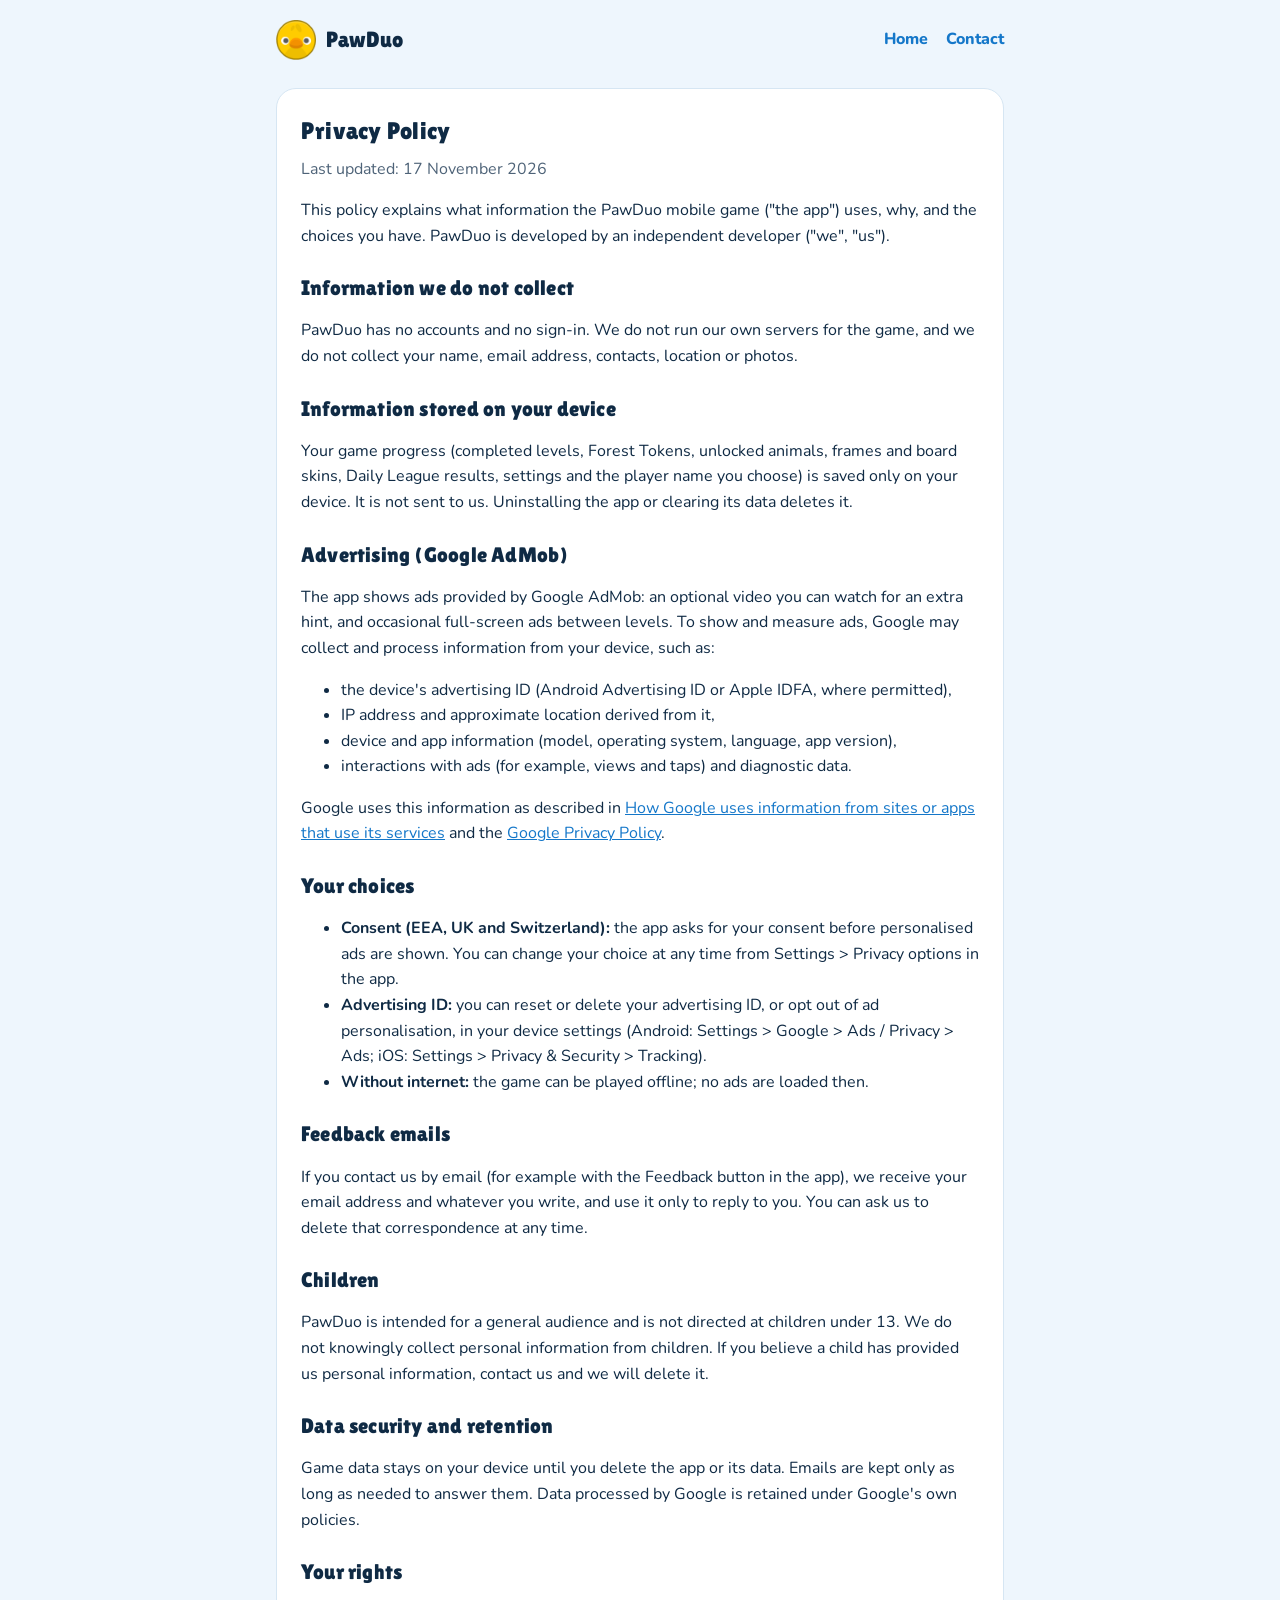
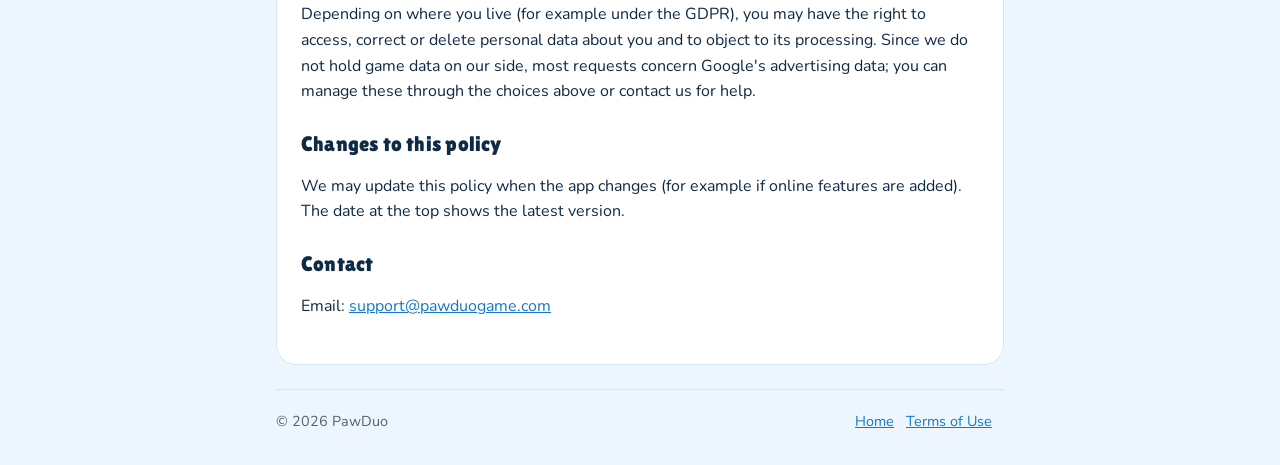
==== privacy.html @ 68215159 "Keep the round viewer and player buttons round on older iOS Safari Older Safari adds its own button " ====
<!doctype html>
<html lang="en">
<head>
  <meta charset="utf-8">
  <meta name="viewport" content="width=device-width, initial-scale=1">
  <title>Privacy Policy – PawDuo</title>
  <meta name="description" content="How the PawDuo app handles your data.">
  <link rel="icon" type="image/png" sizes="32x32" href="assets/favicon-32.png">
  <link rel="preconnect" href="https://fonts.googleapis.com">
  <link rel="preconnect" href="https://fonts.gstatic.com" crossorigin>
  <link rel="stylesheet" href="https://fonts.googleapis.com/css2?family=Lilita+One&family=Nunito:wght@500;700;800&display=swap">
  <link rel="stylesheet" href="style.css?v=7">
</head>
<body>
  <div class="wrap">
    <header class="site">
      <a class="brand" href="/"><img src="assets/icon.png" alt="" width="40" height="40">PawDuo</a>
      <nav><a href="/">Home</a><a href="#contact">Contact</a></nav>
    </header>

    <article class="doc">
      <h1>Privacy Policy</h1>
      <p class="updated">Last updated: 17 November 2026</p>

      <p>This policy explains what information the PawDuo mobile game ("the app") uses, why, and the choices you have.
        PawDuo is developed by an independent developer ("we", "us").</p>

      <h2>Information we do not collect</h2>
      <p>PawDuo has no accounts and no sign-in. We do not run our own servers for the game, and we do not collect your
        name, email address, contacts, location or photos.</p>

      <h2>Information stored on your device</h2>
      <p>Your game progress (completed levels, Forest Tokens, unlocked animals, frames and board skins, Daily League
        results, settings and the player name you choose) is saved only on your device. It is not sent to us. Uninstalling
        the app or clearing its data deletes it.</p>

      <h2>Advertising (Google AdMob)</h2>
      <p>The app shows ads provided by Google AdMob: an optional video you can watch for an extra hint, and occasional
        full-screen ads between levels. To show and measure ads, Google may collect and process information from your
        device, such as:</p>
      <ul>
        <li>the device's advertising ID (Android Advertising ID or Apple IDFA, where permitted),</li>
        <li>IP address and approximate location derived from it,</li>
        <li>device and app information (model, operating system, language, app version),</li>
        <li>interactions with ads (for example, views and taps) and diagnostic data.</li>
      </ul>
      <p>Google uses this information as described in
        <a href="https://policies.google.com/technologies/partner-sites" rel="noopener">How Google uses information from sites or apps that use its services</a>
        and the <a href="https://policies.google.com/privacy" rel="noopener">Google Privacy Policy</a>.</p>

      <h2>Your choices</h2>
      <ul>
        <li><strong>Consent (EEA, UK and Switzerland):</strong> the app asks for your consent before personalised ads are
          shown. You can change your choice at any time from Settings &gt; Privacy options in the app.</li>
        <li><strong>Advertising ID:</strong> you can reset or delete your advertising ID, or opt out of ad personalisation,
          in your device settings (Android: Settings &gt; Google &gt; Ads / Privacy &gt; Ads; iOS: Settings &gt; Privacy &amp; Security &gt; Tracking).</li>
        <li><strong>Without internet:</strong> the game can be played offline; no ads are loaded then.</li>
      </ul>

      <h2>Feedback emails</h2>
      <p>If you contact us by email (for example with the Feedback button in the app), we receive your email address and
        whatever you write, and use it only to reply to you. You can ask us to delete that correspondence at any time.</p>

      <h2>Children</h2>
      <p>PawDuo is intended for a general audience and is not directed at children under 13. We do not knowingly collect
        personal information from children. If you believe a child has provided us personal information, contact us and we
        will delete it.</p>

      <h2>Data security and retention</h2>
      <p>Game data stays on your device until you delete the app or its data. Emails are kept only as long as needed to
        answer them. Data processed by Google is retained under Google's own policies.</p>

      <h2>Your rights</h2>
      <p>Depending on where you live (for example under the GDPR), you may have the right to access, correct or delete
        personal data about you and to object to its processing. Since we do not hold game data on our side, most requests
        concern Google's advertising data; you can manage these through the choices above or contact us for help.</p>

      <h2>Changes to this policy</h2>
      <p>We may update this policy when the app changes (for example if online features are added). The date at the top
        shows the latest version.</p>

      <h2 id="contact">Contact</h2>
      <p>Email: <a href="mailto:support@pawduogame.com">support@pawduogame.com</a></p>
    </article>

    <footer class="site">
      <span>© 2026 PawDuo</span>
      <span><a href="/">Home</a><a href="terms.html">Terms of Use</a></span>
    </footer>
  </div>
</body>
</html>
---- style.css ----
/* PawDuo site. Colors follow the game: sky blue, sunny yellow, leaf green. */
:root {
  --bg: #eef6fd;
  --card: #ffffff;
  --text: #0f2a44;
  --muted: #4e6378;
  --line: #d6e6f3;
  --accent: #1477c9;
  --accent-soft: #dcefff;
  --blue-1: #3dbbff;
  --blue-2: #1576bf;
  --navy: #0b4f8f;
  --yellow: #ffd93a;
  --yellow-dark: #e0a800;
  --green: #4dc31b;
  --green-dark: #2e8a0c;
  --shadow: 0 10px 30px rgba(15, 42, 68, 0.12);
}

@media (prefers-color-scheme: dark) {
  :root {
    --bg: #0b1724;
    --card: #132436;
    --text: #e8f2fb;
    --muted: #9fb4c8;
    --line: #22384f;
    --accent: #6cc4ff;
    --accent-soft: #17324b;
    --shadow: 0 10px 30px rgba(0, 0, 0, 0.35);
  }
}

* { box-sizing: border-box; }

html { scroll-behavior: smooth; }

body {
  margin: 0;
  background: var(--bg);
  color: var(--text);
  font-family: "Nunito", system-ui, -apple-system, "Segoe UI", Roboto, sans-serif;
  line-height: 1.6;
  overflow-x: hidden;
}

a { color: var(--accent); }

.wrap { max-width: 760px; margin: 0 auto; padding: 0 16px; }
body.landing .wrap { max-width: 1120px; }

h1, h2, h3 { font-family: "Lilita One", "Nunito", system-ui, sans-serif; font-weight: 400; letter-spacing: 0.01em; line-height: 1.15; }

/* ---------- Header ---------- */
header.site {
  padding: 20px 0;
  display: flex;
  align-items: center;
  justify-content: space-between;
  gap: 12px;
  flex-wrap: wrap;
}

header.site .brand {
  display: flex;
  align-items: center;
  gap: 10px;
  font-family: "Lilita One", system-ui, sans-serif;
  font-size: 1.4rem;
  color: var(--text);
  text-decoration: none;
}

header.site .brand img { width: 40px; height: 40px; }

header.site nav { display: flex; flex-wrap: wrap; gap: 4px 18px; }
header.site nav a { text-decoration: none; font-weight: 800; }

/* ---------- Hero ---------- */
.hero {
  position: relative;
  color: #fff;
  background: linear-gradient(160deg, var(--blue-1) 0%, #229ae8 45%, var(--blue-2) 100%);
  padding-bottom: 72px;
  overflow: hidden;
}

/* Rounded tile pattern, like the board behind the game's menus. */
.hero .tiles {
  position: absolute;
  inset: 0;
  background-image: url("data:image/svg+xml,%3Csvg xmlns='http://www.w3.org/2000/svg' width='96' height='96'%3E%3Crect x='10' y='10' width='76' height='76' rx='16' fill='none' stroke='white' stroke-opacity='0.12' stroke-width='5'/%3E%3C/svg%3E");
  pointer-events: none;
}

.hero::after {
  content: "";
  position: absolute;
  left: 0; right: 0; bottom: -1px;
  height: 56px;
  background: var(--bg);
  clip-path: ellipse(75% 100% at 50% 100%);
}

.hero .wrap { position: relative; z-index: 1; }
.hero header.site .brand, .hero header.site nav a { color: #fff; }
.hero header.site nav a:hover { color: var(--yellow); }

.hero-grid {
  display: grid;
  grid-template-columns: 1.15fr 0.85fr;
  gap: 40px;
  align-items: center;
  padding-top: 24px;
}

.eyebrow {
  display: inline-block;
  margin: 0 0 8px;
  padding: 4px 14px;
  border-radius: 999px;
  background: rgba(255, 255, 255, 0.18);
  font-weight: 800;
  font-size: 0.95rem;
}

.wordmark {
  margin: 0;
  font-size: clamp(3.6rem, 9vw, 6.4rem);
  line-height: 1;
  letter-spacing: 0.02em;
  -webkit-text-stroke: 4px #0b1b2c;
  paint-order: stroke fill;
  text-shadow: 0 6px 0 #0b1b2c;
}
.wordmark .paw { color: #0b5ea8; }
.wordmark .duo { color: #c3e6fb; }

.tagline {
  margin: 18px 0 10px;
  font-family: "Lilita One", system-ui, sans-serif;
  font-size: clamp(1.4rem, 3vw, 1.9rem);
  line-height: 1.2;
}

.lead { margin: 0; max-width: 520px; font-size: 1.12rem; color: rgba(255, 255, 255, 0.92); }

.cta-row { display: flex; flex-wrap: wrap; align-items: center; gap: 14px; margin-top: 28px; }

.btn {
  display: inline-block;
  padding: 12px 24px;
  border-radius: 14px;
  font-family: "Lilita One", system-ui, sans-serif;
  font-size: 1.15rem;
  text-decoration: none;
  color: #fff;
  border: 3px solid #0b1b2c;
  transition: transform 0.12s ease;
}
.btn:hover { transform: translateY(-2px); }
.btn:active { transform: translateY(2px); }
.btn-green { background: var(--green); box-shadow: 0 5px 0 var(--green-dark), 0 5px 0 3px #0b1b2c; text-shadow: 0 2px 0 rgba(0, 0, 0, 0.35); }
.btn-yellow { background: var(--yellow); color: #3a2a00; box-shadow: 0 5px 0 var(--yellow-dark), 0 5px 0 3px #0b1b2c; }

.pill {
  display: inline-block;
  padding: 8px 16px;
  border-radius: 999px;
  background: rgba(11, 27, 44, 0.25);
  font-weight: 800;
}

.hero-phone { display: flex; justify-content: center; scroll-margin-top: 24px; }

.phone {
  position: relative;
  width: min(300px, 78vw);
  aspect-ratio: 1080 / 2340;
  border-radius: 40px;
  padding: 10px;
  background: #0b1b2c;
  box-shadow: 0 30px 60px rgba(4, 30, 60, 0.45), inset 0 0 0 2px rgba(255, 255, 255, 0.08);
  transform: rotate(2deg);
}
.phone video {
  display: block;
  width: 100%;
  height: 100%;
  object-fit: cover;
  border-radius: 31px;
  background: #1576bf;
}

/* ---------- Sections ---------- */
.section { padding: 64px 0; }

.section-head { max-width: 720px; margin: 0 auto 36px; text-align: center; }
.section-head h2 { margin: 0 0 12px; font-size: clamp(1.9rem, 4vw, 2.6rem); }
.section-head p { margin: 0; color: var(--muted); font-size: 1.08rem; }
.section-head .kicker {
  margin-bottom: 8px;
  color: var(--accent);
  font-weight: 800;
  text-transform: uppercase;
  letter-spacing: 0.12em;
  font-size: 0.85rem;
}

/* Rules */
.rules { display: grid; grid-template-columns: repeat(3, 1fr); gap: 20px; }

.rule, .feature, .card {
  background: var(--card);
  border: 1px solid var(--line);
  border-radius: 22px;
  padding: 24px;
  box-shadow: var(--shadow);
}
.rule { text-align: center; }
.rule h3, .feature h3 { margin: 16px 0 6px; font-size: 1.35rem; }
.rule p, .feature p { margin: 0; color: var(--muted); }

/* Rule examples drawn with the game's chick (a) and chicken (b); icons shrink to fit narrow cards. */
.mini { display: flex; justify-content: center; gap: 6px; min-height: 112px; align-items: center; }
.mini.stack { flex-direction: column; align-items: stretch; }
.mini.stack span { display: flex; justify-content: center; gap: 6px; }
.mini i {
  flex: 0 1 46px;
  min-width: 0;
  aspect-ratio: 1;
  background: center / contain no-repeat;
  filter: drop-shadow(0 2px 0 rgba(11, 27, 44, 0.35));
}
.mini i.a { background-image: url("assets/Pairs/chick.png"); }
.mini i.b { background-image: url("assets/Pairs/chicken.png"); }
.mini i.bad { border-radius: 50%; outline: 3px solid #ff4d4d; outline-offset: 2px; }

/* Features */
.features { background: linear-gradient(180deg, transparent, var(--accent-soft) 40%, transparent); }
.feature-grid { display: grid; grid-template-columns: repeat(3, 1fr); gap: 20px; }

.ico {
  display: inline-grid;
  place-items: center;
  width: 54px; height: 54px;
  border-radius: 16px;
  border: 3px solid #0b1b2c;
  box-shadow: 0 4px 0 #0b1b2c;
}
.ico svg { width: 28px; height: 28px; fill: none; stroke: #0b1b2c; stroke-width: 2; stroke-linecap: round; stroke-linejoin: round; }
.ico-blue { background: #5cc8ff; }
.ico-yellow { background: var(--yellow); }
.ico-green { background: #7bdc4a; }
.ico-orange { background: #ff9d3c; }
.ico-purple { background: #b98bff; }
.ico-red { background: #ff7a7a; }

.facts { list-style: none; display: flex; flex-wrap: wrap; justify-content: center; gap: 10px; padding: 0; margin: 32px 0 0; }
.facts li {
  padding: 8px 16px;
  border-radius: 999px;
  background: var(--card);
  border: 1px solid var(--line);
  font-weight: 800;
}
.facts li::before { content: "✓ "; color: var(--green); }

/* Screenshot carousel */
.carousel { position: relative; max-width: 1240px; margin: 0 auto; }
.track {
  list-style: none;
  margin: 0;
  padding: 8px 16px 24px;
  display: flex;
  gap: 20px;
  overflow-x: auto;
  scroll-snap-type: x mandatory;
  scroll-padding: 0 16px;
  scrollbar-width: thin;
}
.track li { flex: 0 0 auto; width: clamp(180px, 22vw, 240px); scroll-snap-align: start; text-align: center; }
.track li span { display: block; margin-top: 10px; font-weight: 800; }

.shot {
  display: block;
  width: 100%;
  padding: 6px;
  border: 0;
  border-radius: 26px;
  background: #0b1b2c;
  cursor: zoom-in;
  box-shadow: var(--shadow);
  transition: transform 0.15s ease;
}
.shot:hover { transform: translateY(-4px); }
.shot img { display: block; width: 100%; height: auto; border-radius: 20px; }

.nav-btn {
  position: absolute;
  top: calc(50% - 30px);
  z-index: 2;
  width: 48px; height: 48px;
  border-radius: 50%;
  border: 3px solid #0b1b2c;
  background: var(--yellow);
  color: #0b1b2c;
  font-size: 1.8rem;
  line-height: 1;
  cursor: pointer;
  box-shadow: 0 4px 0 #0b1b2c;
}
.nav-btn.prev { left: 8px; }
.nav-btn.next { right: 8px; }

/* Screenshot viewer */
.viewer {
  border: 0;
  padding: 0;
  background: transparent;
  max-width: 100vw;
  max-height: 100vh;
  overflow: visible;
}
.viewer::backdrop { background: rgba(5, 15, 28, 0.85); }
.viewer img { display: block; max-height: 88vh; max-width: 88vw; border-radius: 24px; }
.viewer button {
  position: absolute;
  width: 48px; height: 48px;
  border-radius: 50%;
  border: 3px solid #0b1b2c;
  background: var(--yellow);
  color: #0b1b2c;
  font-size: 1.8rem;
  line-height: 1;
  cursor: pointer;
}
.v-close { top: -18px; right: -18px; }

/* Full-screen gameplay player */
.player {
  width: 100vw; height: 100vh;
  max-width: 100vw; max-height: 100vh;
  margin: 0;
  padding: 0;
  border: 0;
  background: rgba(5, 15, 28, 0.94);
}
.player[open] { display: flex; align-items: center; justify-content: center; }
.player::backdrop { background: rgba(5, 15, 28, 0.94); }
.player video {
  display: block;
  height: 94vh;
  max-width: 94vw;
  aspect-ratio: 1080 / 2340;
  object-fit: contain;
  border-radius: 24px;
  background: #000;
}
.player .v-close {
  position: fixed;
  top: 16px; right: 16px;
  z-index: 1;
  width: 48px; height: 48px;
  border-radius: 50%;
  border: 3px solid #0b1b2c;
  background: var(--yellow);
  color: #0b1b2c;
  font-size: 1.8rem;
  line-height: 1;
  cursor: pointer;
}
@media (max-width: 600px) {
  .player video { height: 100vh; max-width: 100vw; border-radius: 0; }
}
.v-prev { left: -64px; top: calc(50% - 24px); }
.v-next { right: -64px; top: calc(50% - 24px); }

/* Closing call to action */
.closing-card {
  text-align: center;
  color: #fff;
  background: linear-gradient(160deg, var(--blue-1), var(--blue-2));
  border-radius: 28px;
  padding: 44px 24px;
  box-shadow: var(--shadow);
}
.closing-card img { filter: drop-shadow(0 6px 0 rgba(11, 27, 44, 0.35)); }
.closing-card h2 { margin: 14px 0 8px; font-size: clamp(1.8rem, 4vw, 2.4rem); }
.closing-card p { margin: 0 auto 24px; max-width: 520px; color: rgba(255, 255, 255, 0.92); }
.closing-card .btn { overflow-wrap: anywhere; }

/* Round yellow buttons: older iOS Safari adds its own button padding and stretches them into ovals with the
   symbol off-center, so the size and centering are pinned here. */
.nav-btn, .viewer button, .player .v-close {
  -webkit-appearance: none;
  appearance: none;
  box-sizing: border-box;
  display: flex;
  align-items: center;
  justify-content: center;
  padding: 0;
  margin: 0;
  width: 48px; min-width: 48px; max-width: 48px;
  height: 48px; min-height: 48px; max-height: 48px;
  flex: 0 0 48px;
  border-radius: 50%;
  font-family: Arial, Helvetica, sans-serif;
  font-weight: 700;
  font-size: 30px;
  line-height: 48px;
  text-align: center;
  -webkit-tap-highlight-color: transparent;
}

/* ---------- Doc pages (privacy, terms) ---------- */
.badge {
  display: inline-block;
  background: var(--accent-soft);
  color: var(--accent);
  border-radius: 999px;
  padding: 4px 12px;
  font-weight: 700;
  font-size: 0.9rem;
  margin-top: 18px;
}

article.doc {
  background: var(--card);
  border: 1px solid var(--line);
  border-radius: 20px;
  padding: 28px 24px;
  margin: 8px 0 24px;
}
article.doc h1 { margin-top: 0; }
article.doc h2 { margin-top: 28px; font-size: 1.3rem; }
article.doc .updated { color: var(--muted); margin-top: -8px; }

/* ---------- Footer ---------- */
footer.site {
  border-top: 1px solid var(--line);
  padding: 20px 0 32px;
  color: var(--muted);
  font-size: 0.9rem;
  display: flex;
  flex-wrap: wrap;
  gap: 8px 16px;
  justify-content: space-between;
}
footer.site a { margin-right: 12px; }

/* ---------- Small screens ---------- */
@media (max-width: 900px) {
  .hero-grid { grid-template-columns: 1fr; text-align: center; }
  .lead { margin: 0 auto; }
  .cta-row { justify-content: center; }
  .rules, .feature-grid { grid-template-columns: 1fr 1fr; }
  .rules .rule:last-child { grid-column: 1 / -1; }
  .v-prev { left: 8px; }
  .v-next { right: 8px; }
  .v-close { top: 8px; right: 8px; }
}

@media (max-width: 600px) {
  .rules, .feature-grid { grid-template-columns: 1fr; }
  .nav-btn { display: none; }
  .wordmark { -webkit-text-stroke-width: 3px; text-shadow: 0 4px 0 #0b1b2c; }
  .section { padding: 48px 0; }
  header.site { justify-content: center; }
  header.site nav { justify-content: center; gap: 4px 14px; }
}

@media (prefers-reduced-motion: reduce) {
  html { scroll-behavior: auto; }
  .btn, .shot { transition: none; }
}
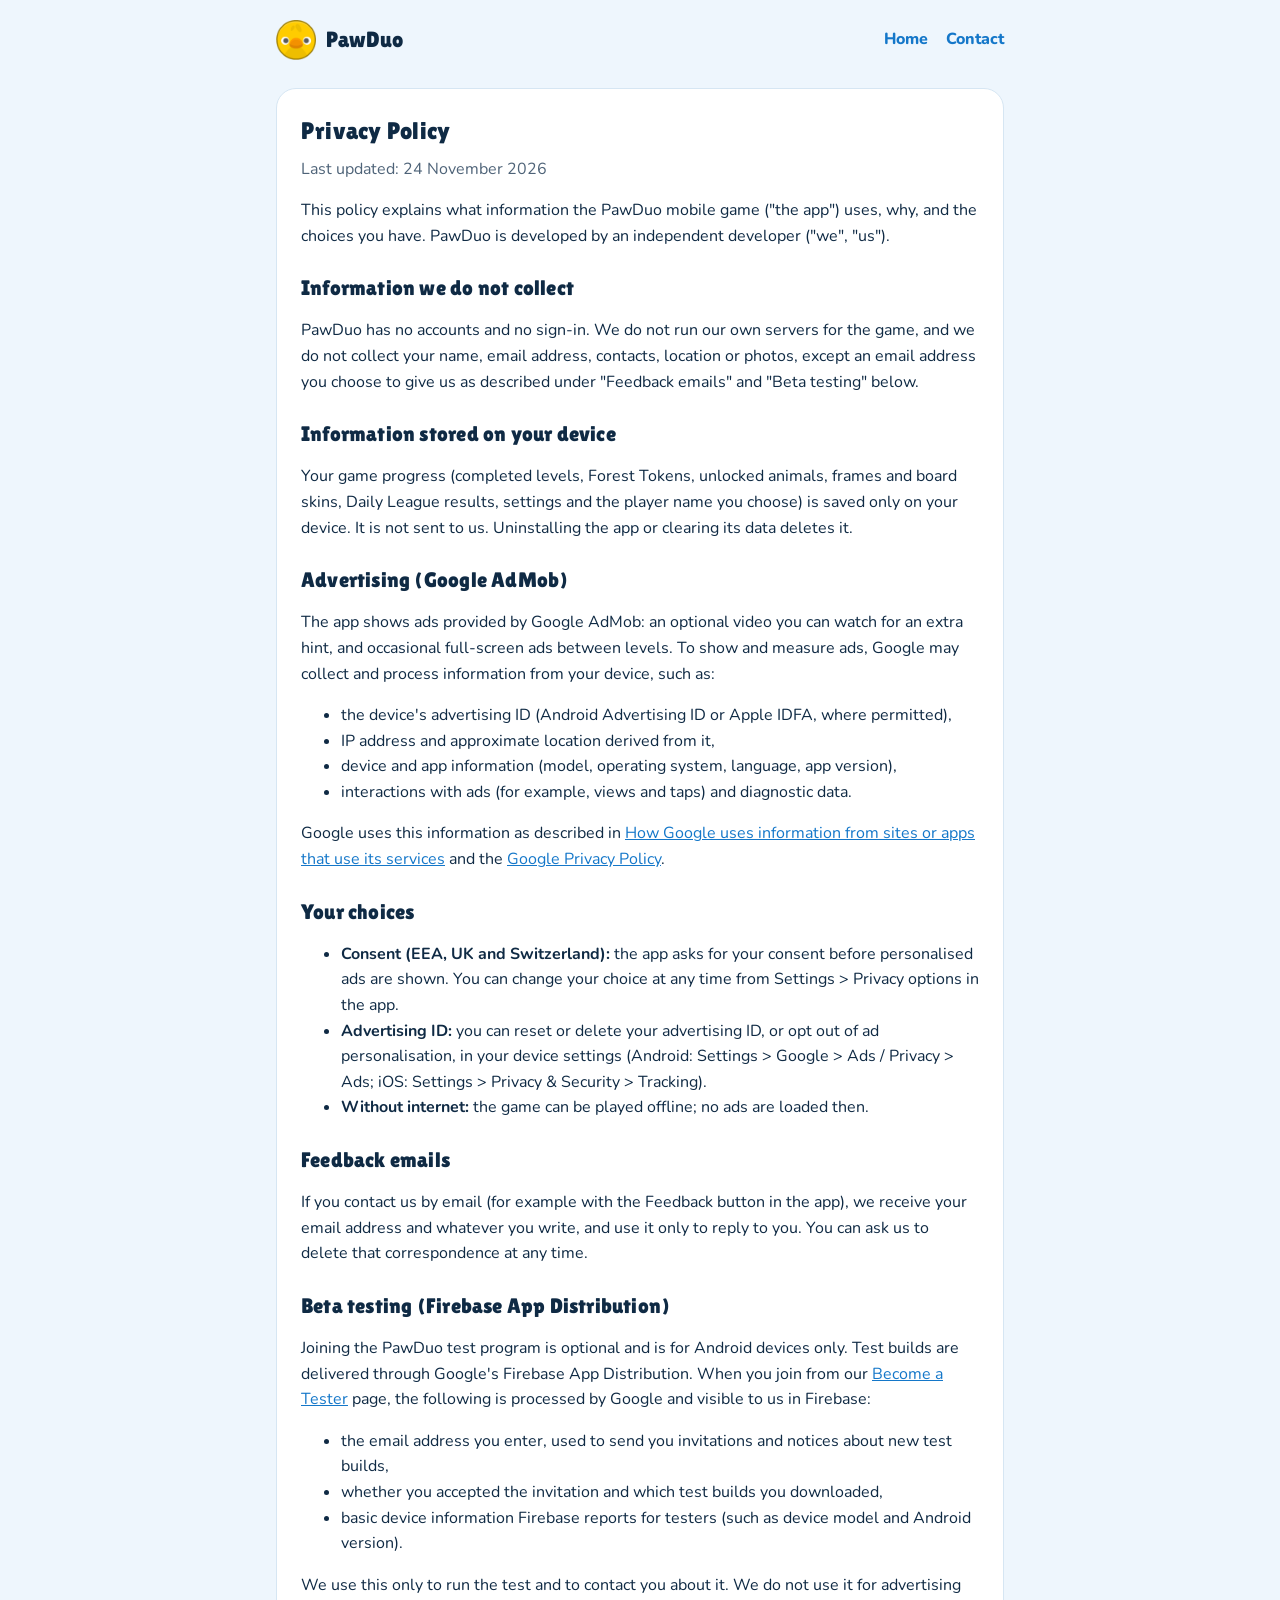
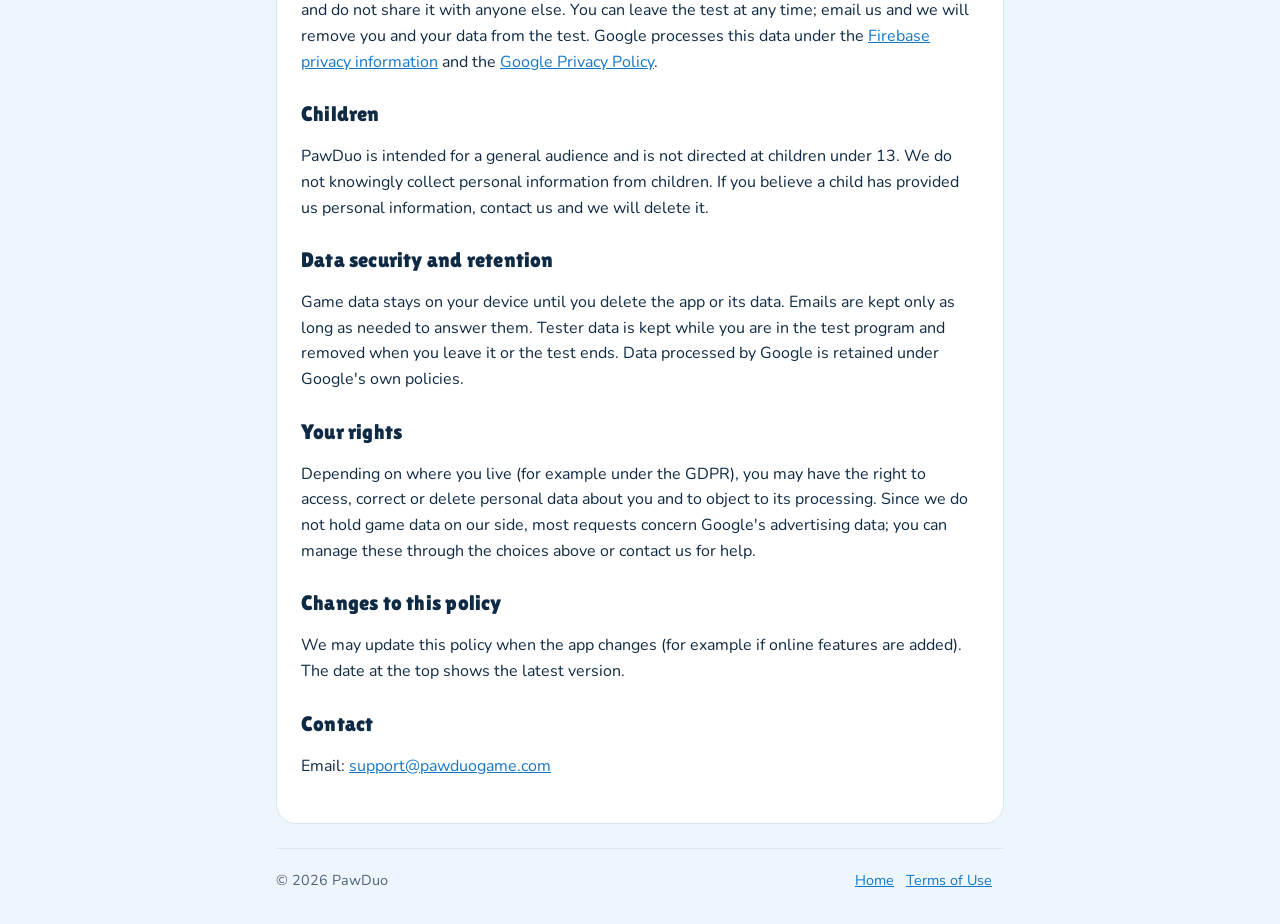
==== commit 90622dfc: "Make the tester page Android only and add beta testing to the privacy policy - Tester page says the " ====
--- a/privacy.html
+++ b/privacy.html
@@ -9,7 +9,7 @@
   <link rel="preconnect" href="https://fonts.googleapis.com">
   <link rel="preconnect" href="https://fonts.gstatic.com" crossorigin>
   <link rel="stylesheet" href="https://fonts.googleapis.com/css2?family=Lilita+One&family=Nunito:wght@500;700;800&display=swap">
-  <link rel="stylesheet" href="style.css?v=7">
+  <link rel="stylesheet" href="style.css?v=8">
 </head>
 <body>
   <div class="wrap">
@@ -20,14 +20,15 @@
 
     <article class="doc">
       <h1>Privacy Policy</h1>
-      <p class="updated">Last updated: 17 November 2026</p>
+      <p class="updated">Last updated: 24 November 2026</p>
 
       <p>This policy explains what information the PawDuo mobile game ("the app") uses, why, and the choices you have.
         PawDuo is developed by an independent developer ("we", "us").</p>
 
       <h2>Information we do not collect</h2>
       <p>PawDuo has no accounts and no sign-in. We do not run our own servers for the game, and we do not collect your
-        name, email address, contacts, location or photos.</p>
+        name, email address, contacts, location or photos, except an email address you choose to give us as described
+        under "Feedback emails" and "Beta testing" below.</p>
 
       <h2>Information stored on your device</h2>
       <p>Your game progress (completed levels, Forest Tokens, unlocked animals, frames and board skins, Daily League
@@ -61,6 +62,21 @@
       <p>If you contact us by email (for example with the Feedback button in the app), we receive your email address and
         whatever you write, and use it only to reply to you. You can ask us to delete that correspondence at any time.</p>
 
+      <h2>Beta testing (Firebase App Distribution)</h2>
+      <p>Joining the PawDuo test program is optional and is for Android devices only. Test builds are delivered through
+        Google's Firebase App Distribution. When you join from our <a href="tester.html">Become a Tester</a> page, the
+        following is processed by Google and visible to us in Firebase:</p>
+      <ul>
+        <li>the email address you enter, used to send you invitations and notices about new test builds,</li>
+        <li>whether you accepted the invitation and which test builds you downloaded,</li>
+        <li>basic device information Firebase reports for testers (such as device model and Android version).</li>
+      </ul>
+      <p>We use this only to run the test and to contact you about it. We do not use it for advertising and do not share
+        it with anyone else. You can leave the test at any time; email us and we will remove you and your data from the
+        test. Google processes this data under the
+        <a href="https://firebase.google.com/support/privacy" rel="noopener">Firebase privacy information</a> and the
+        <a href="https://policies.google.com/privacy" rel="noopener">Google Privacy Policy</a>.</p>
+
       <h2>Children</h2>
       <p>PawDuo is intended for a general audience and is not directed at children under 13. We do not knowingly collect
         personal information from children. If you believe a child has provided us personal information, contact us and we
@@ -68,7 +84,8 @@
 
       <h2>Data security and retention</h2>
       <p>Game data stays on your device until you delete the app or its data. Emails are kept only as long as needed to
-        answer them. Data processed by Google is retained under Google's own policies.</p>
+        answer them. Tester data is kept while you are in the test program and removed when you leave it or the test ends.
+        Data processed by Google is retained under Google's own policies.</p>
 
       <h2>Your rights</h2>
       <p>Depending on where you live (for example under the GDPR), you may have the right to access, correct or delete
--- a/style.css
+++ b/style.css
@@ -388,6 +388,7 @@
 .closing-card h2 { margin: 14px 0 8px; font-size: clamp(1.8rem, 4vw, 2.4rem); }
 .closing-card p { margin: 0 auto 24px; max-width: 520px; color: rgba(255, 255, 255, 0.92); }
 .closing-card .btn { overflow-wrap: anywhere; }
+.closing-actions { justify-content: center; margin-top: 0; }
 
 /* Round yellow buttons: older iOS Safari adds its own button padding and stretches them into ovals with the
    symbol off-center, so the size and centering are pinned here. */
@@ -412,6 +413,51 @@
   -webkit-tap-highlight-color: transparent;
 }
 
+/* ---------- Become a Tester page ---------- */
+.hero-short { padding-bottom: 88px; }
+.tester-hero { max-width: 640px; margin: 0 auto; padding-top: 16px; text-align: center; }
+.tester-hero .tester-icon { display: block; margin: 0 auto 12px; filter: drop-shadow(0 6px 0 rgba(11, 27, 44, 0.35)); }
+.tester-hero h1 {
+  margin: 4px 0 12px;
+  font-size: clamp(2.6rem, 7vw, 4.2rem);
+  line-height: 1.05;
+  -webkit-text-stroke: 3px #0b1b2c;
+  paint-order: stroke fill;
+  text-shadow: 0 5px 0 #0b1b2c;
+}
+.tester-hero .lead { margin: 0 auto; }
+.tester-hero .cta-row { justify-content: center; }
+.tester-hero .btn { font-size: 1.35rem; padding: 14px 34px; }
+.fineprint { margin: 18px 0 0; font-size: 0.95rem; color: rgba(255, 255, 255, 0.85); }
+
+.step-no {
+  display: inline-flex;
+  align-items: center;
+  justify-content: center;
+  width: 56px; height: 56px;
+  border-radius: 50%;
+  border: 3px solid #0b1b2c;
+  background: var(--yellow);
+  color: #0b1b2c;
+  font-family: "Lilita One", system-ui, sans-serif;
+  font-size: 1.7rem;
+  box-shadow: 0 4px 0 #0b1b2c;
+}
+
+.feature-grid.two { grid-template-columns: repeat(2, 1fr); }
+.tester-info { padding-top: 0; }
+@media (max-width: 600px) { .feature-grid.two { grid-template-columns: 1fr; } }
+.note { max-width: 720px; margin: 24px auto 0; text-align: center; color: var(--muted); font-size: 0.95rem; }
+
+.nav-cta {
+  padding: 4px 14px;
+  border-radius: 999px;
+  background: var(--yellow);
+  color: #0b1b2c !important;
+  border: 2px solid #0b1b2c;
+}
+.nav-cta:hover { color: #0b1b2c !important; filter: brightness(1.05); }
+
 /* ---------- Doc pages (privacy, terms) ---------- */
 .badge {
   display: inline-block;
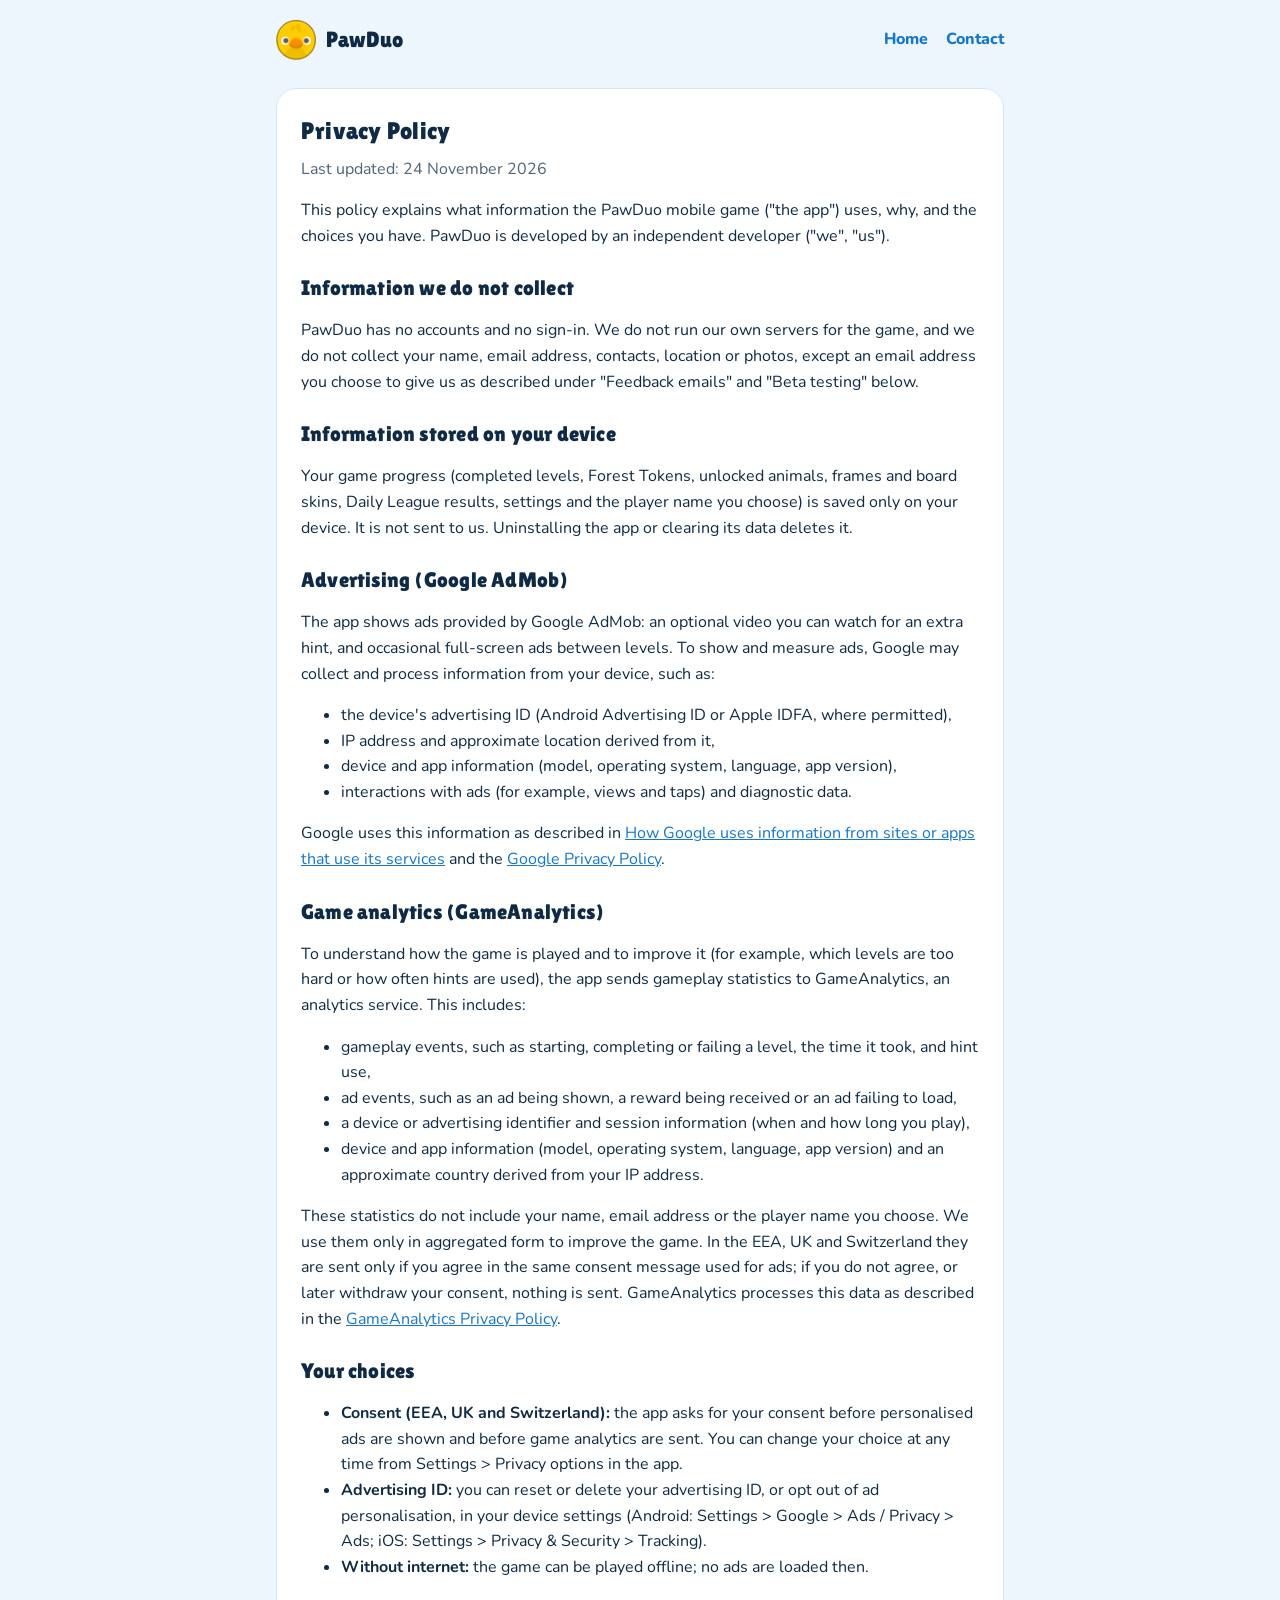
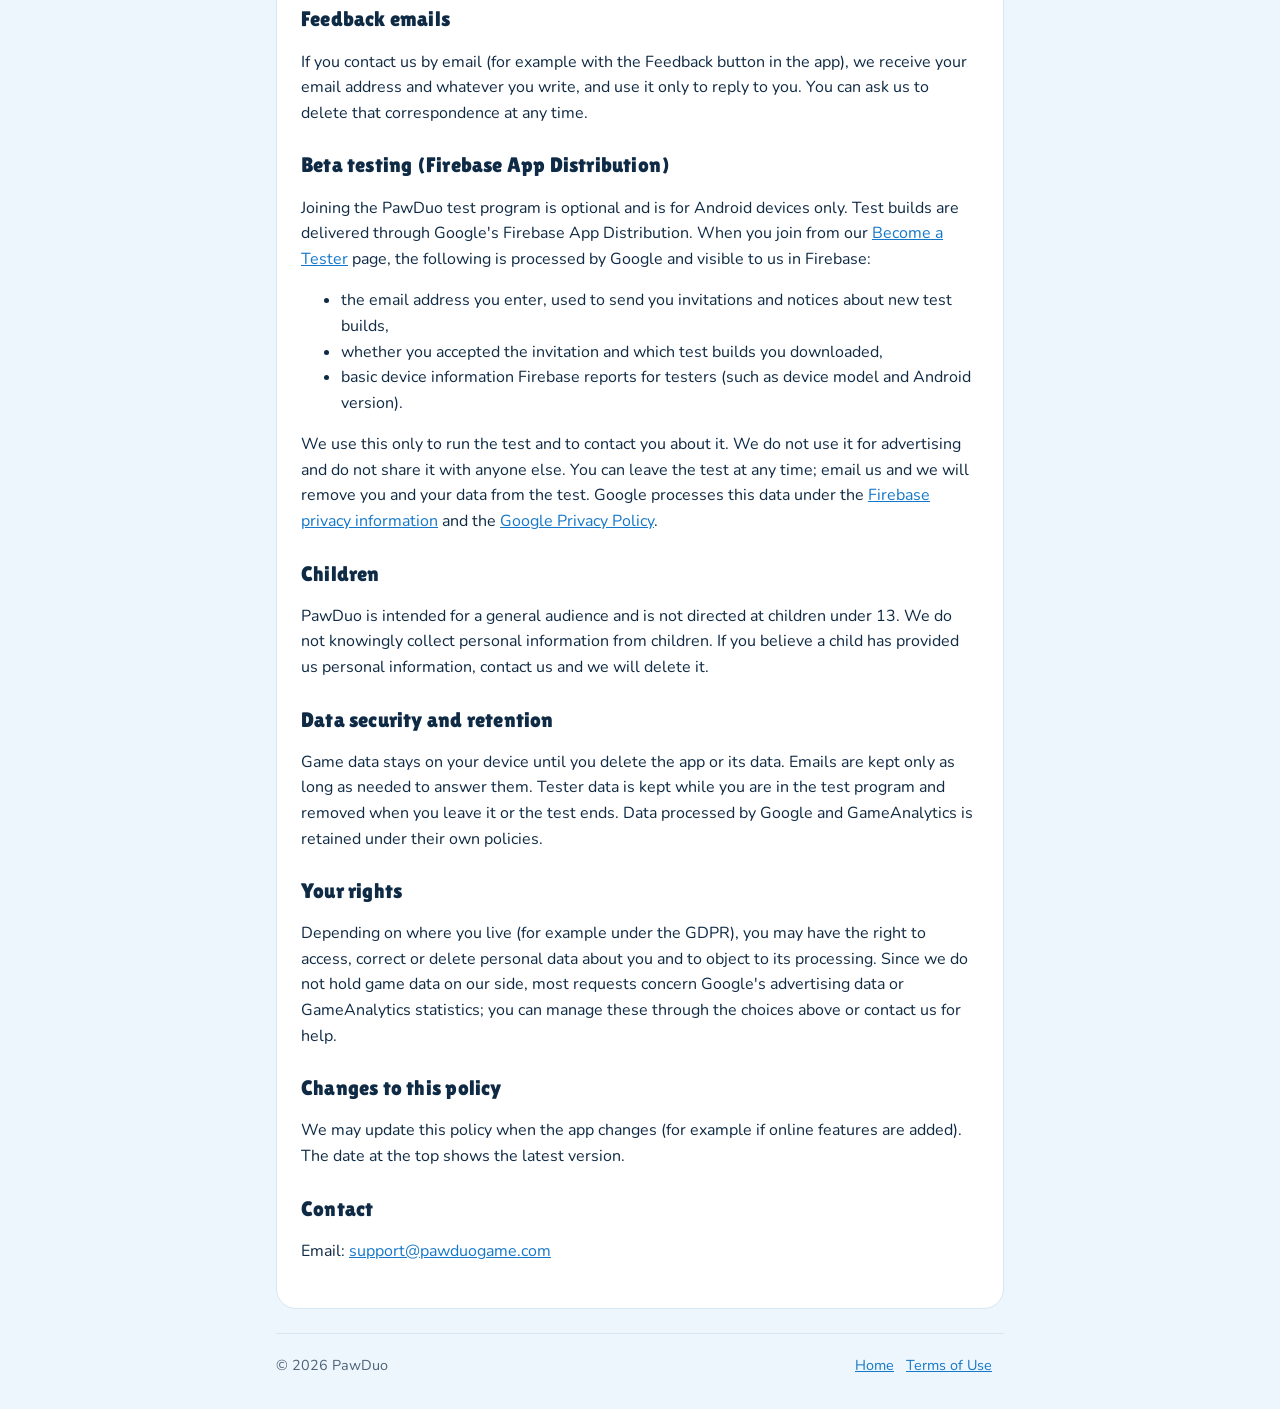
==== commit 963251ec: "Add GameAnalytics to the privacy policy Co-Authored-By: Claude Opus 5.5 <noreply@anthropic.com>" ====
--- a/privacy.html
+++ b/privacy.html
@@ -49,10 +49,27 @@
         <a href="https://policies.google.com/technologies/partner-sites" rel="noopener">How Google uses information from sites or apps that use its services</a>
         and the <a href="https://policies.google.com/privacy" rel="noopener">Google Privacy Policy</a>.</p>
 
+      <h2>Game analytics (GameAnalytics)</h2>
+      <p>To understand how the game is played and to improve it (for example, which levels are too hard or how often
+        hints are used), the app sends gameplay statistics to GameAnalytics, an analytics service. This includes:</p>
+      <ul>
+        <li>gameplay events, such as starting, completing or failing a level, the time it took, and hint use,</li>
+        <li>ad events, such as an ad being shown, a reward being received or an ad failing to load,</li>
+        <li>a device or advertising identifier and session information (when and how long you play),</li>
+        <li>device and app information (model, operating system, language, app version) and an approximate country
+          derived from your IP address.</li>
+      </ul>
+      <p>These statistics do not include your name, email address or the player name you choose. We use them only in
+        aggregated form to improve the game. In the EEA, UK and Switzerland they are sent only if you agree in the same
+        consent message used for ads; if you do not agree, or later withdraw your consent, nothing is sent. GameAnalytics
+        processes this data as described in the
+        <a href="https://gameanalytics.com/privacy" rel="noopener">GameAnalytics Privacy Policy</a>.</p>
+
       <h2>Your choices</h2>
       <ul>
         <li><strong>Consent (EEA, UK and Switzerland):</strong> the app asks for your consent before personalised ads are
-          shown. You can change your choice at any time from Settings &gt; Privacy options in the app.</li>
+          shown and before game analytics are sent. You can change your choice at any time from Settings &gt; Privacy
+          options in the app.</li>
         <li><strong>Advertising ID:</strong> you can reset or delete your advertising ID, or opt out of ad personalisation,
           in your device settings (Android: Settings &gt; Google &gt; Ads / Privacy &gt; Ads; iOS: Settings &gt; Privacy &amp; Security &gt; Tracking).</li>
         <li><strong>Without internet:</strong> the game can be played offline; no ads are loaded then.</li>
@@ -85,12 +102,12 @@
       <h2>Data security and retention</h2>
       <p>Game data stays on your device until you delete the app or its data. Emails are kept only as long as needed to
         answer them. Tester data is kept while you are in the test program and removed when you leave it or the test ends.
-        Data processed by Google is retained under Google's own policies.</p>
+        Data processed by Google and GameAnalytics is retained under their own policies.</p>
 
       <h2>Your rights</h2>
       <p>Depending on where you live (for example under the GDPR), you may have the right to access, correct or delete
         personal data about you and to object to its processing. Since we do not hold game data on our side, most requests
-        concern Google's advertising data; you can manage these through the choices above or contact us for help.</p>
+        concern Google's advertising data or GameAnalytics statistics; you can manage these through the choices above or contact us for help.</p>
 
       <h2>Changes to this policy</h2>
       <p>We may update this policy when the app changes (for example if online features are added). The date at the top
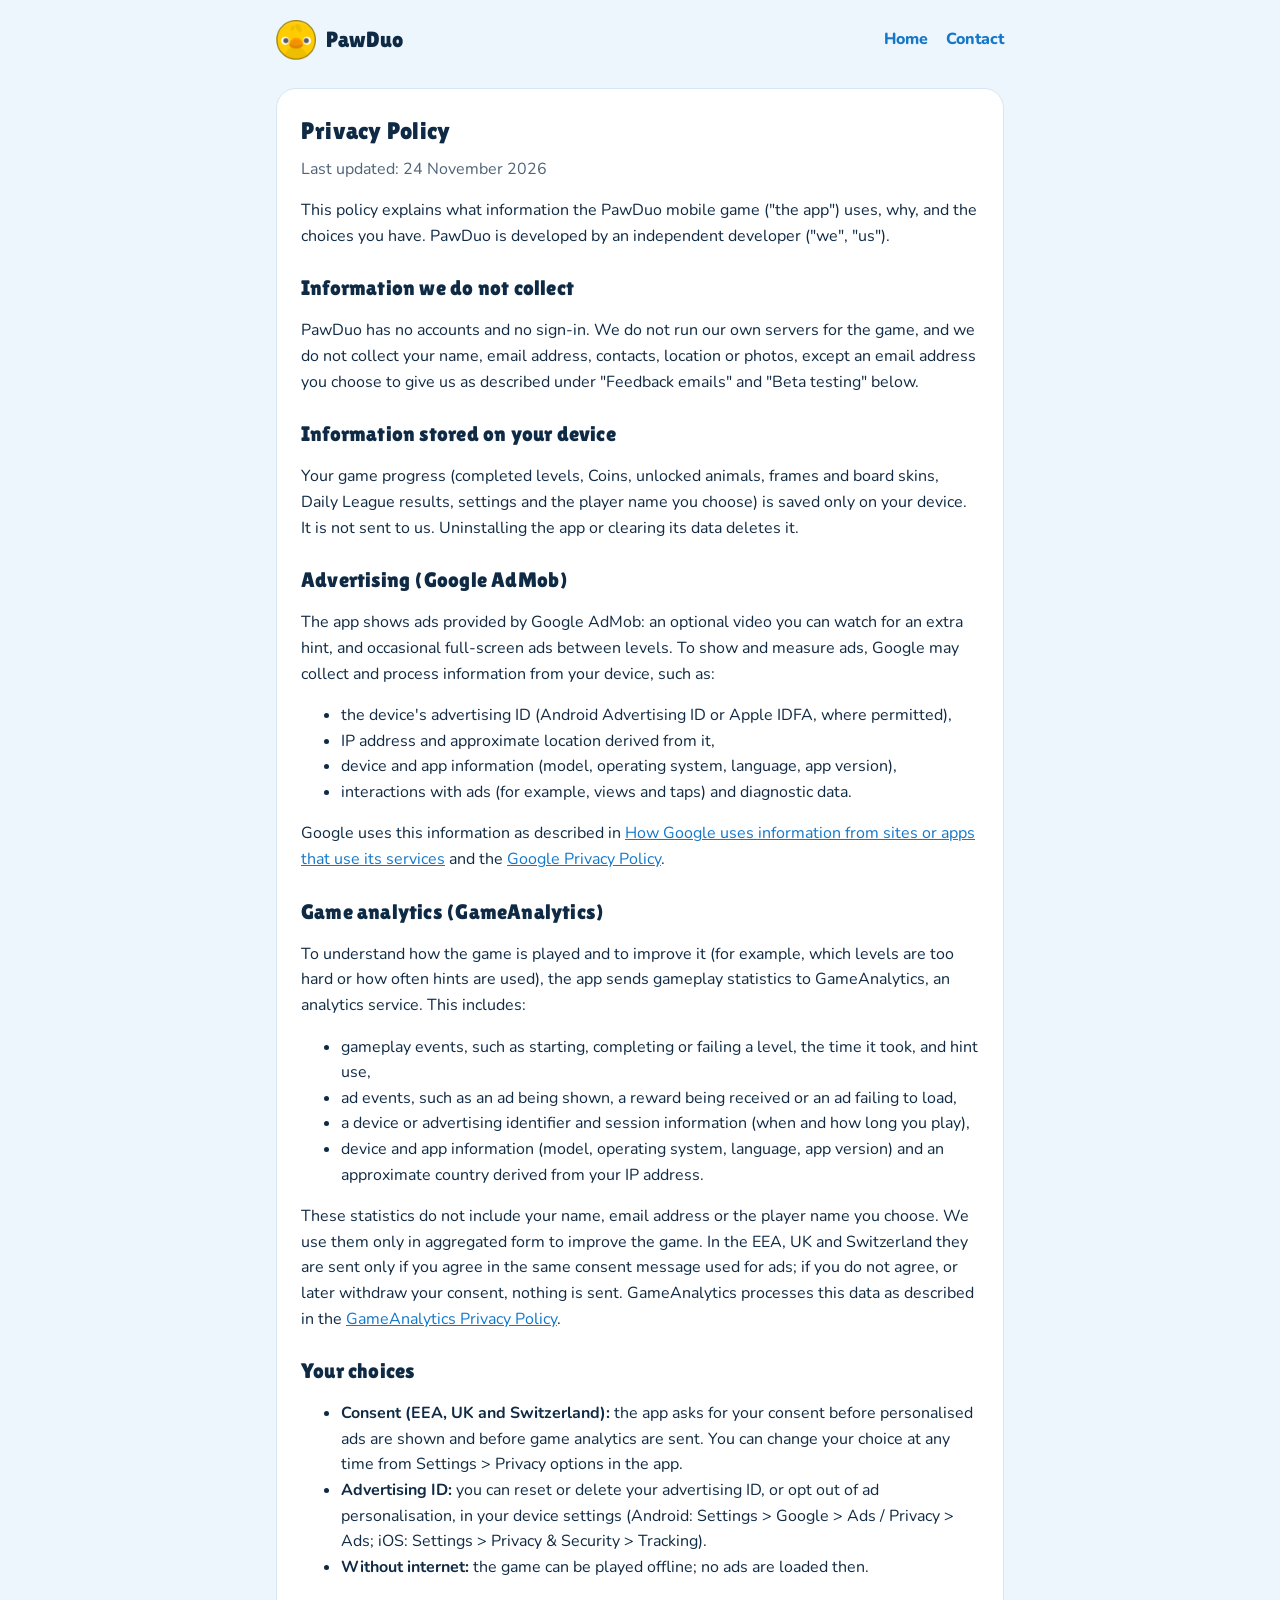
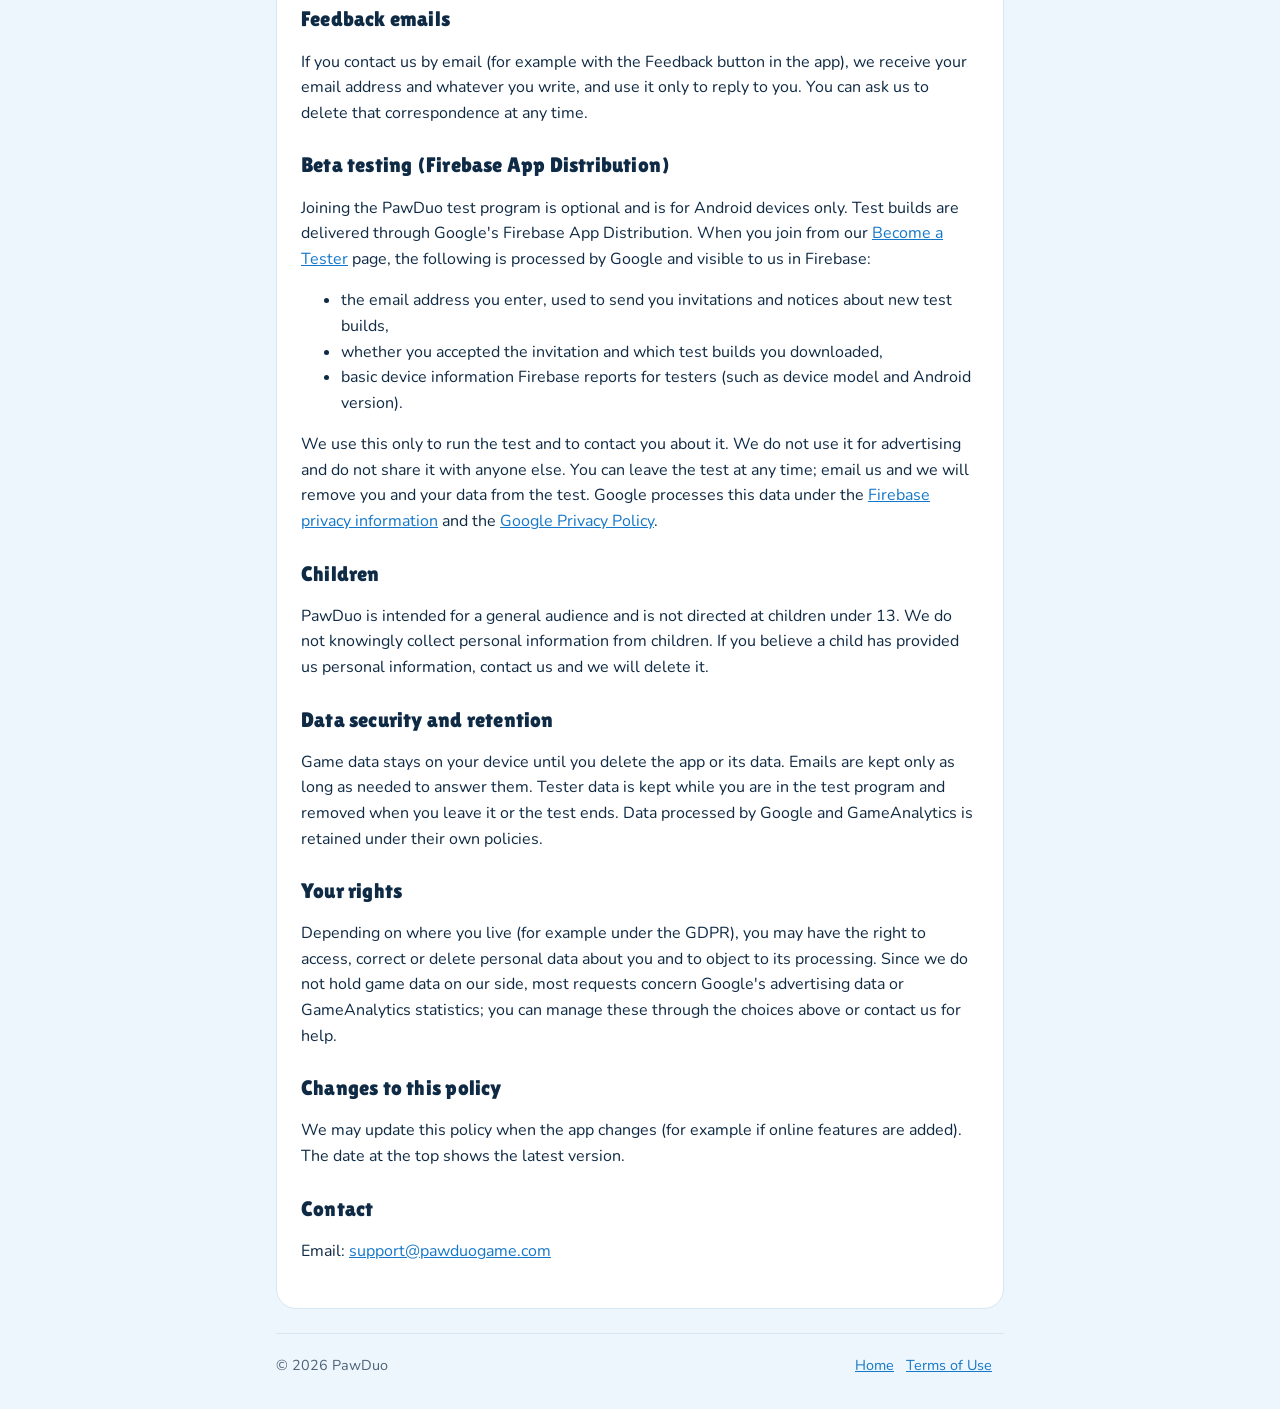
==== commit 9c77230c: "Rename Forest Tokens to Coins Co-Authored-By: Claude Opus 5.5 <noreply@anthropic.com>" ====
--- a/privacy.html
+++ b/privacy.html
@@ -31,7 +31,7 @@
         under "Feedback emails" and "Beta testing" below.</p>
 
       <h2>Information stored on your device</h2>
-      <p>Your game progress (completed levels, Forest Tokens, unlocked animals, frames and board skins, Daily League
+      <p>Your game progress (completed levels, Coins, unlocked animals, frames and board skins, Daily League
         results, settings and the player name you choose) is saved only on your device. It is not sent to us. Uninstalling
         the app or clearing its data deletes it.</p>
 
